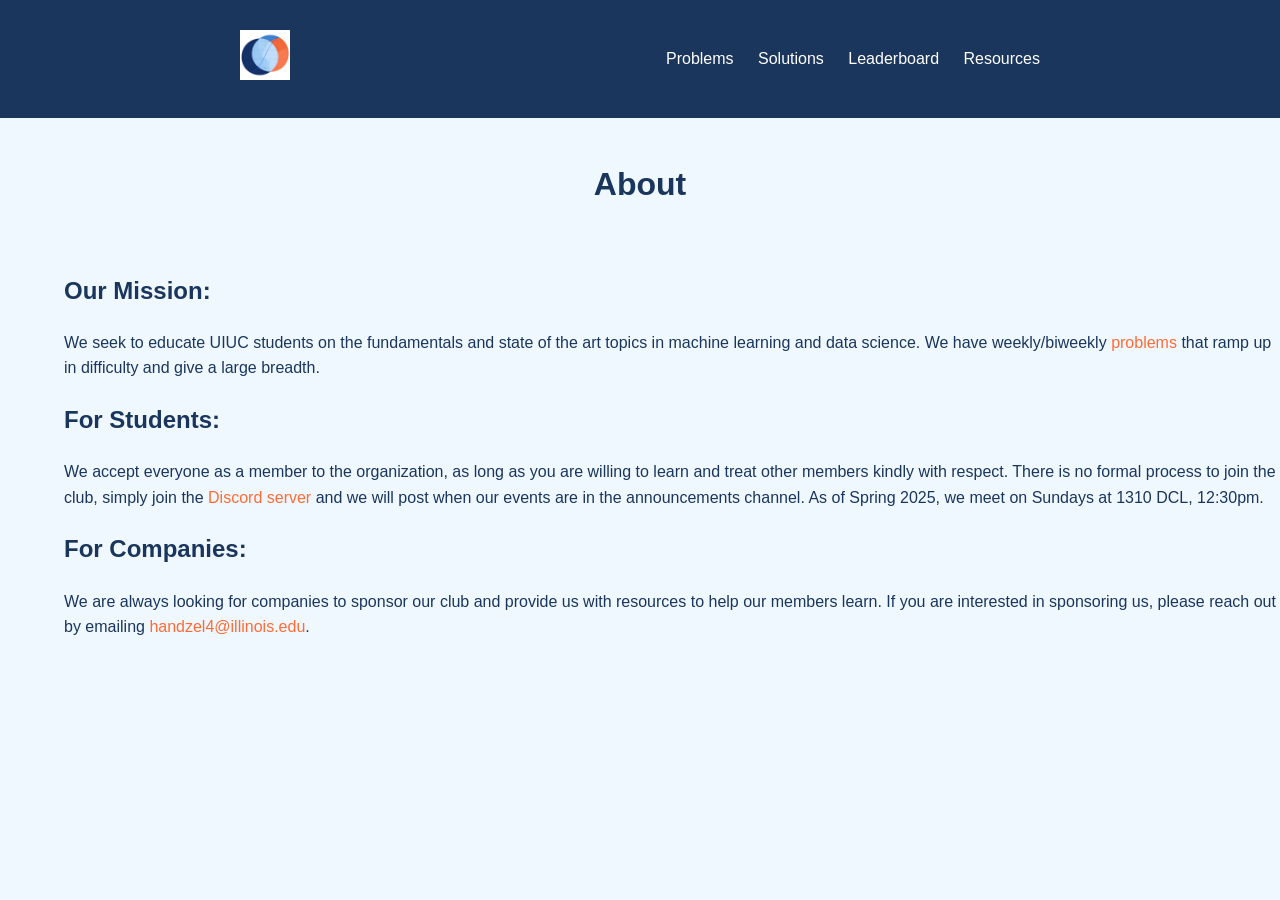
==== about.html @ 8c5c4eb2 "adding about page and styles.css lmao" ====
<!DOCTYPE html>
<html lang="en">
  <head>
    <meta charset="UTF-8" />
    <meta name="viewport" content="width=device-width, initial-scale=1.0" />
    <title>ML-Scope Solutions</title>
    <link rel="icon" type="image/x-icon" href="aida-logo.jpeg" />
    <link rel="stylesheet" href="styles.css">
  </head>
  <body>
    <nav>
      <div class="container">
        <a href="index.html">
          <img src="aida-logo.jpeg" alt="Logo" class="logo" />
        </a>
        <div class="nav-links">
          <a href="index.html">Problems</a>
          <a href="solutions.html">Solutions</a>
          <a href="leaderboard.html">Leaderboard</a>
          <a href="resources.html">Resources</a>
        </div>
      </div>
    </nav>

    <div class="container">
      <h1>About</h1>
      <div id="content"></div>
    </div>

<div class="about-content" style="padding-left: 5vw">
  <h2>Our Mission:</h2>
   <p>
    We seek to educate UIUC students on the fundamentals and state of the art topics in machine learning and data science. We have weekly/biweekly <a href="index.html">problems</a> that ramp up in difficulty and give a large breadth.
  </p>

  <h2>For Students:</h2>
  <p>
    We accept everyone as a member to the organization, as long as you are willing to learn and treat other members kindly with respect. There is no formal process to join the club, simply join the <a href="https://discord.gg/baZtMrqXan">Discord server</a> and we will post when our events are in the announcements channel. As of Spring 2025, we meet on Sundays at 1310 DCL, 12:30pm.
  </p>

  <h2>For Companies:</h2>
  <p>
    We are always looking for companies to sponsor our club and provide us with resources to help our members learn. If you are interested in sponsoring us, please reach out by emailing <a href="mailto:handzel4@illinois.edu">handzel4@illinois.edu</a>.
  </p>
</div>


  </body>
</html>
---- styles.css ----
:root {
    --dark-blue: #1a365d;
    --light-blue: #7db0e8;
    --orange: #ff6b35;
}

body {
    font-family: Arial, sans-serif;
    line-height: 1.6;
    color: var(--dark-blue);
    margin: 0;
    padding: 0;
    background-color: #f0f8ff;
}

.container {
    max-width: 800px;
    margin: 0 auto;
    padding: 20px;
}

nav {
    background-color: var(--dark-blue);
    padding: 10px 0;
}

nav .container {
    display: flex;
    justify-content: space-between;
    align-items: center;
}

.logo {
    width: 50px;
    height: 50px;
}

.nav-links a {
    color: white;
    text-decoration: none;
    margin-left: 20px;
}

.nav-links a:hover {
    color: var(--light-blue);
}

h1 {
    text-align: center;
    color: var(--dark-blue);
}

.project-container {
    border: 1px solid var(--light-blue);
    margin-bottom: 20px;
    border-radius: 5px;
    overflow: hidden;
    background-color: white;
}

.project-header {
    background-color: var(--light-blue);
    padding: 10px;
    cursor: pointer;
    display: flex;
    justify-content: space-between;
    align-items: center;
    transition: background-color 0.3s ease;
}

.project-header:hover {
    background-color: #6a9fd4;
}

.project-header h2 {
    margin: 0;
    color: var(--dark-blue);
}

.project-content {
    display: none;
    padding: 20px;
}

.project-content.active {
    display: block;
}

.toggle-icon::after {
    content: "\25BC";
    color: var(--dark-blue);
}

.project-header.active .toggle-icon::after {
    content: "\25B2";
}

a {
    color: var(--orange);
    text-decoration: none;
}

a:hover {
    text-decoration: underline;
}

.content {
  text-align: left;
  margin-top: 20px;
  padding: 10px;
  font-family: Arial, sans-serif;
}

.content h2 {
  margin-bottom: 10px;
}

.content p {
  margin-bottom: 20px;
}

.content a {
  text-decoration: none;
  color: #007bff;
}

.content a:hover {
  color: #0056b3;
}
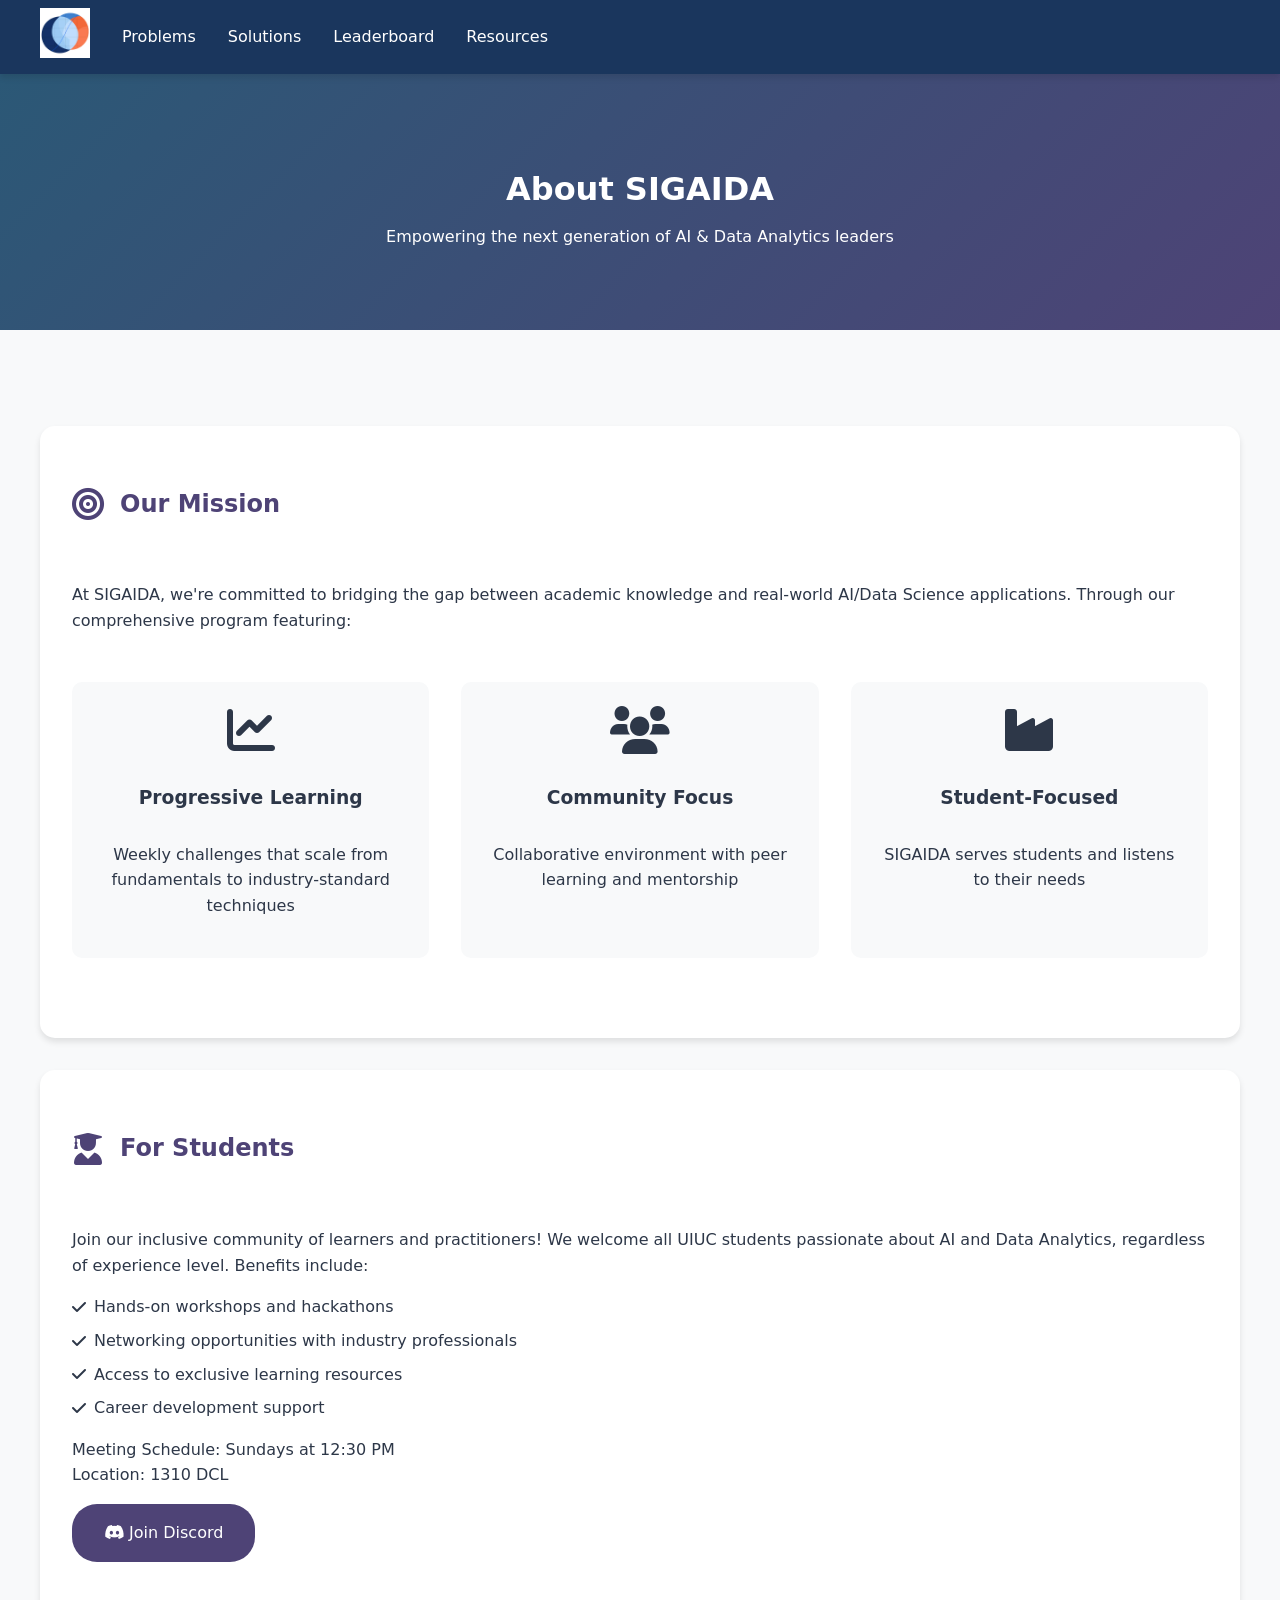
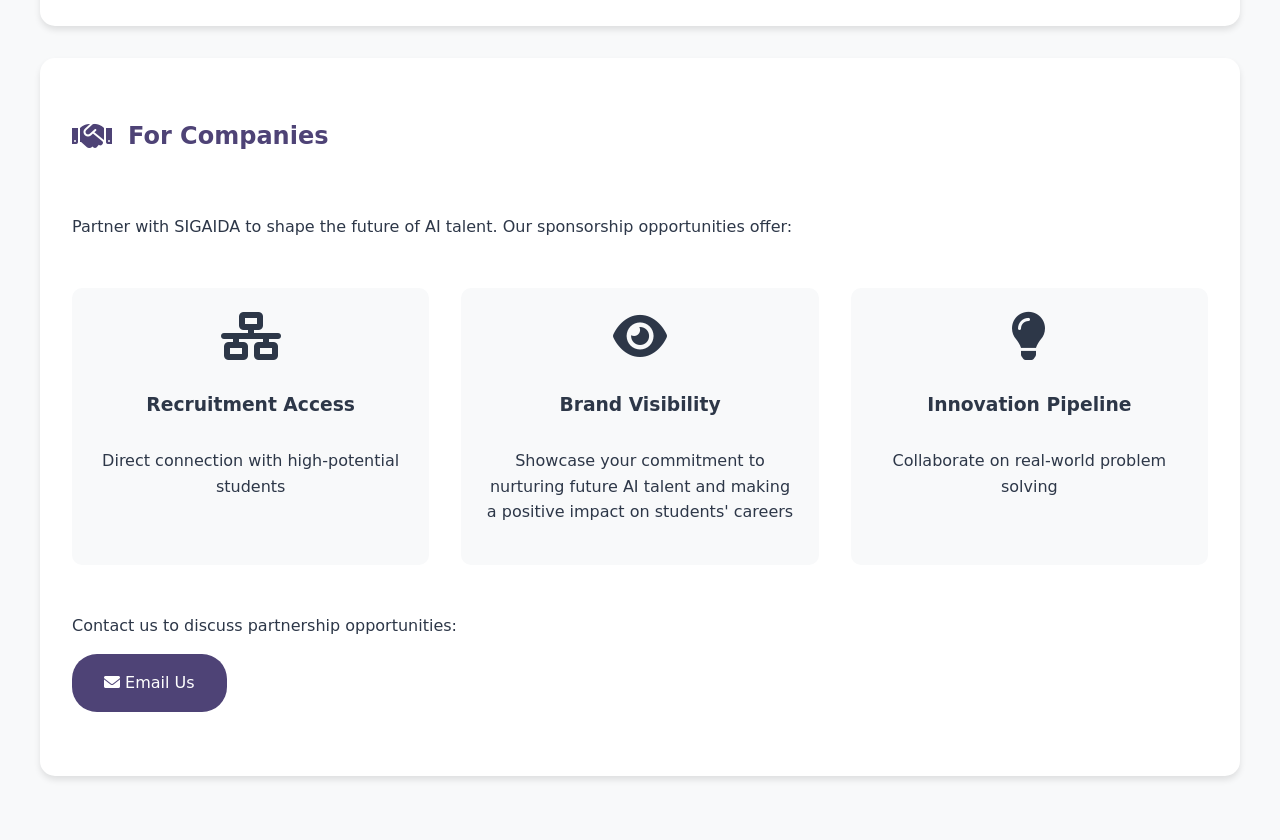
==== commit 13bf6e66: "heavily chatgpt'ing the styles..." ====
--- a/about.html
+++ b/about.html
@@ -1,49 +1,187 @@
 <!DOCTYPE html>
 <html lang="en">
-  <head>
+<head>
     <meta charset="UTF-8" />
     <meta name="viewport" content="width=device-width, initial-scale=1.0" />
-    <title>ML-Scope Solutions</title>
+    <title>SIGAIDA - About</title>
     <link rel="icon" type="image/x-icon" href="aida-logo.jpeg" />
+    <link rel="stylesheet" href="https://cdnjs.cloudflare.com/ajax/libs/font-awesome/6.0.0/css/all.min.css">
     <link rel="stylesheet" href="styles.css">
-  </head>
-  <body>
-    <nav>
-      <div class="container">
-        <a href="index.html">
-          <img src="aida-logo.jpeg" alt="Logo" class="logo" />
-        </a>
-        <div class="nav-links">
-          <a href="index.html">Problems</a>
-          <a href="solutions.html">Solutions</a>
-          <a href="leaderboard.html">Leaderboard</a>
-          <a href="resources.html">Resources</a>
+    <style>
+        /* Additional Styles */
+        .hero-section {
+            background: linear-gradient(135deg, #2b5876 0%, #4e4376 100%);
+            color: white;
+            padding: 4rem 0;
+            margin-bottom: 2rem;
+        }
+
+        .about-content {
+            max-width: 1200px;
+            margin: 0 auto;
+            padding: 2rem;
+        }
+
+        .section-card {
+            background: white;
+            border-radius: 15px;
+            padding: 2rem;
+            margin: 2rem 0;
+            box-shadow: 0 4px 6px rgba(0, 0, 0, 0.1);
+            transition: transform 0.3s ease;
+        }
+
+        .section-card:hover {
+            transform: translateY(-5px);
+        }
+
+        .icon-header {
+            display: flex;
+            align-items: center;
+            gap: 1rem;
+            color: #4e4376;
+        }
+
+        .cta-button {
+            background: #4e4376;
+            color: white;
+            padding: 1rem 2rem;
+            border-radius: 25px;
+            text-decoration: none;
+            display: inline-block;
+            margin: 1rem 0;
+            transition: background 0.3s ease;
+        }
+
+        .cta-button:hover {
+            background: #2b5876;
+        }
+
+        .value-prop-grid {
+            display: grid;
+            grid-template-columns: repeat(auto-fit, minmax(250px, 1fr));
+            gap: 2rem;
+            margin: 3rem 0;
+        }
+
+        .value-card {
+            text-align: center;
+            padding: 1.5rem;
+            background: #f8f9fa;
+            border-radius: 10px;
+        }
+    </style>
+</head>
+<body>
+    <nav class="sticky-nav">
+        <div class="container">
+            <div class="nav-links">
+            <a href="index.html">
+                <img src="aida-logo.jpeg" alt="SIGAIDA Logo" class="logo" />
+            </a>
+                <a href="index.html">Problems</a>
+                <a href="solutions.html">Solutions</a>
+                <a href="leaderboard.html">Leaderboard</a>
+                <a href="resources.html">Resources</a>
+                <!--<a href="#contact" class="cta-button">Join Us</a>-->
+            </div>
         </div>
-      </div>
     </nav>
 
-    <div class="container">
-      <h1>About</h1>
-      <div id="content"></div>
+    <div class="hero-section">
+        <div class="container">
+            <h1>About SIGAIDA</h1>
+            <p class="lead">Empowering the next generation of AI & Data Analytics leaders</p>
+        </div>
     </div>
 
-<div class="about-content" style="padding-left: 5vw">
-  <h2>Our Mission:</h2>
-   <p>
-    We seek to educate UIUC students on the fundamentals and state of the art topics in machine learning and data science. We have weekly/biweekly <a href="index.html">problems</a> that ramp up in difficulty and give a large breadth.
-  </p>
+    <main class="about-content">
+        <section class="section-card">
+            <div class="icon-header">
+                <i class="fas fa-bullseye fa-2x"></i>
+                <h2>Our Mission</h2>
+            </div>
+            <p class="highlight">
+                At SIGAIDA, we're committed to bridging the gap between academic knowledge and real-world AI/Data Science applications. Through our comprehensive program featuring:
+            </p>
+            <div class="value-prop-grid">
+                <div class="value-card">
+                    <i class="fas fa-chart-line fa-3x"></i>
+                    <h3>Progressive Learning</h3>
+                    <p>Weekly challenges that scale from fundamentals to industry-standard techniques</p>
+                </div>
+                <div class="value-card">
+                    <i class="fas fa-users fa-3x"></i>
+                    <h3>Community Focus</h3>
+                    <p>Collaborative environment with peer learning and mentorship</p>
+                </div>
+                <div class="value-card">
+                    <i class="fas fa-industry fa-3x"></i>
+                    <h3>Student-Focused</h3>
+                    <p>SIGAIDA serves students and listens to their needs</p>
+                </div>
+            </div>
+        </section>
 
-  <h2>For Students:</h2>
-  <p>
-    We accept everyone as a member to the organization, as long as you are willing to learn and treat other members kindly with respect. There is no formal process to join the club, simply join the <a href="https://discord.gg/baZtMrqXan">Discord server</a> and we will post when our events are in the announcements channel. As of Spring 2025, we meet on Sundays at 1310 DCL, 12:30pm.
-  </p>
+        <section class="section-card">
+            <div class="icon-header">
+                <i class="fas fa-user-graduate fa-2x"></i>
+                <h2>For Students</h2>
+            </div>
+            <p>
+                Join our inclusive community of learners and practitioners! We welcome all UIUC students passionate about AI and Data Analytics, regardless of experience level. Benefits include:
+            </p>
+            <ul class="benefits-list">
+                <li><i class="fas fa-check"></i> Hands-on workshops and hackathons</li>
+                <li><i class="fas fa-check"></i> Networking opportunities with industry professionals</li>
+                <li><i class="fas fa-check"></i> Access to exclusive learning resources</li>
+                <li><i class="fas fa-check"></i> Career development support</li>
+            </ul>
+            <p>
+                Meeting Schedule: Sundays at 12:30 PM<br>
+                Location: 1310 DCL<br>
+                <a href="https://discord.gg/baZtMrqXan" class="cta-button">
+                    <i class="fab fa-discord"></i> Join Discord
+                </a>
+            </p>
+        </section>
 
-  <h2>For Companies:</h2>
-  <p>
-    We are always looking for companies to sponsor our club and provide us with resources to help our members learn. If you are interested in sponsoring us, please reach out by emailing <a href="mailto:handzel4@illinois.edu">handzel4@illinois.edu</a>.
-  </p>
-</div>
+        <section class="section-card">
+            <div class="icon-header">
+                <i class="fas fa-handshake fa-2x"></i>
+                <h2>For Companies</h2>
+            </div>
+            <p>
+                Partner with SIGAIDA to shape the future of AI talent. Our sponsorship opportunities offer:
+            </p>
+            <div class="value-prop-grid">
+                <div class="value-card">
+                    <i class="fas fa-network-wired fa-3x"></i>
+                    <h3>Recruitment Access</h3>
+                    <p>Direct connection with high-potential students</p>
+                </div>
+                <div class="value-card">
+                    <i class="fas fa-eye fa-3x"></i>
+                    <h3>Brand Visibility</h3>
+                    <p>Showcase your commitment to nurturing future AI talent and making a positive impact on students' careers</p>
+                </div>
+                <div class="value-card">
+                    <i class="fas fa-lightbulb fa-3x"></i>
+                    <h3>Innovation Pipeline</h3>
+                    <p>Collaborate on real-world problem solving</p>
+                </div>
+            </div>
+            <p>
+                Contact us to discuss partnership opportunities:<br>
+                <a href="mailto:handzel4@illinois.edu" class="cta-button">
+                    <i class="fas fa-envelope"></i> Email Us
+                </a>
+            </p>
+        </section>
+    </main>
 
-
-  </body>
+    <footer>
+        <!-- Add footer content here -->
+    </footer>
+</body>
 </html>
--- a/styles.css
+++ b/styles.css
@@ -1,129 +1,302 @@
 :root {
-    --dark-blue: #1a365d;
-    --light-blue: #7db0e8;
-    --orange: #ff6b35;
-}
-
+    /* Color Scheme */
+    --primary-blue: #1a365d;
+    --secondary-blue: #2b5876;
+    --accent-orange: #ff6b35;
+    --light-accent: #7db0e8;
+    --neutral-white: #ffffff;
+    --neutral-light: #f8f9fa;
+    --neutral-dark: #2d3748;
+    --success-green: #38a169;
+    --error-red: #e53e3e;
+
+    /* Spacing */
+    --space-xs: 0.5rem;
+    --space-sm: 1rem;
+    --space-md: 2rem;
+    --space-lg: 3rem;
+
+    /* Typography */
+    --text-base: 1rem;
+    --text-lg: 1.125rem;
+    --text-xl: 1.25rem;
+    --text-2xl: 1.5rem;
+    --text-3xl: 2rem;
+
+    /* Shadows */
+    --shadow-sm: 0 1px 3px rgba(0,0,0,0.12);
+    --shadow-md: 0 4px 6px rgba(0,0,0,0.1);
+    --shadow-lg: 0 10px 15px rgba(0,0,0,0.1);
+}
+
+/* Base Styles */
 body {
-    font-family: Arial, sans-serif;
+    font-family: 'Segoe UI', system-ui, -apple-system, sans-serif;
     line-height: 1.6;
-    color: var(--dark-blue);
+    color: var(--neutral-dark);
     margin: 0;
-    padding: 0;
-    background-color: #f0f8ff;
-}
-
+    background-color: var(--neutral-light);
+}
+
+h1, h2, h3 {
+    line-height: 1.2;
+    margin: var(--space-md) 0;
+}
+
+a {
+    color: var(--primary-blue);
+    text-decoration: none;
+    transition: color 0.3s ease;
+}
+
+a:hover {
+    color: var(--secondary-blue);
+    text-decoration: underline;
+}
+
+/* Layout */
 .container {
-    max-width: 800px;
+    max-width: 1200px;
     margin: 0 auto;
-    padding: 20px;
-}
-
-nav {
-    background-color: var(--dark-blue);
-    padding: 10px 0;
-}
-
-nav .container {
+    padding: 0 var(--space-md);
+}
+
+.sticky-nav {
+    position: sticky;
+    top: 0;
+    z-index: 1000;
+    background-color: var(--primary-blue);
+    box-shadow: var(--shadow-md);
+}
+
+/* Navigation */
+.nav-links {
     display: flex;
-    justify-content: space-between;
+    gap: var(--space-md);
     align-items: center;
 }
 
+.nav-links a {
+    color: var(--neutral-white);
+    padding: var(--space-xs) 0;
+    position: relative;
+}
+
+.nav-links a::after {
+    content: '';
+    position: absolute;
+    bottom: 0;
+    left: 0;
+    width: 0;
+    height: 2px;
+    background-color: var(--neutral-white);
+    transition: width 0.3s ease;
+}
+
+.nav-links a:hover::after {
+    width: 100%;
+}
+
+/* Hero Section */
+.hero-section {
+    background: linear-gradient(135deg, var(--primary-blue) 0%, var(--secondary-blue) 100%);
+    color: var(--neutral-white);
+    padding: var(--space-lg) 0;
+    text-align: center;
+}
+
+.hero-section h1 {
+    color: var(--neutral-white);
+    font-size: var(--text-3xl);
+    margin-bottom: var(--space-sm);
+}
+
+/* Cards */
+.section-card {
+    background: var(--neutral-white);
+    border-radius: 12px;
+    padding: var(--space-md);
+    margin: var(--space-md) 0;
+    box-shadow: var(--shadow-sm);
+    transition: transform 0.3s ease, box-shadow 0.3s ease;
+}
+
+.section-card:hover {
+    transform: translateY(-5px);
+    box-shadow: var(--shadow-lg);
+}
+
+.icon-header {
+    display: flex;
+    align-items: center;
+    gap: var(--space-sm);
+    margin-bottom: var(--space-md);
+}
+
+/* Value Propositions */
+.value-prop-grid {
+    display: grid;
+    grid-template-columns: repeat(auto-fit, minmax(250px, 1fr));
+    gap: var(--space-md);
+    margin: var(--space-lg) 0;
+}
+
+.value-card {
+    text-align: center;
+    padding: var(--space-md);
+    background: var(--neutral-light);
+    border-radius: 8px;
+    transition: transform 0.3s ease;
+}
+
+.value-card:hover {
+    transform: translateY(-3px);
+}
+
+/* Buttons */
+.cta-button {
+    display: inline-flex;
+    align-items: center;
+    gap: var(--space-xs);
+    background: var(--primary-blue);
+    color: var(--neutral-white);
+    padding: var(--space-xs) var(--space-md);
+    border-radius: 25px;
+    transition: background 0.3s ease;
+}
+
+.cta-button:hover {
+    background: var(--secondary-blue);
+    color: var(--neutral-white);
+}
+
+/* Accessibility Improvements */
+@media (prefers-reduced-motion: reduce) {
+    * {
+        transition: none !important;
+    }
+}
+
+:focus-visible {
+    outline: 2px solid var(--accent-orange);
+    outline-offset: 2px;
+}
+
+/* Responsive Design */
+@media (max-width: 768px) {
+    .container {
+        padding: 0 var(--space-sm);
+    }
+    
+    .nav-links {
+        gap: var(--space-sm);
+    }
+    
+    .hero-section {
+        padding: var(--space-md) 0;
+    }
+    
+    .value-prop-grid {
+        grid-template-columns: 1fr;
+    }
+}
+
+@media (max-width: 480px) {
+    .nav-links {
+        flex-direction: column;
+        align-items: flex-start;
+    }
+    
+    .logo {
+        width: 40px;
+        height: 40px;
+    }
+}
+
+/* Existing Components (preserved with improvements) */
+.project-container, .leaderboard {
+    background: var(--neutral-white);
+    border-radius: 8px;
+    margin-bottom: var(--space-md);
+    box-shadow: var(--shadow-sm);
+}
+
+.project-header {
+    background: var(--light-accent);
+    padding: var(--space-sm);
+}
+
+.leaderboard-item {
+    padding: var(--space-sm) 0;
+}
+
 .logo {
-    width: 50px;
-    height: 50px;
-}
-
-.nav-links a {
-    color: white;
-    text-decoration: none;
-    margin-left: 20px;
-}
-
-.nav-links a:hover {
-    color: var(--light-blue);
-}
-
-h1 {
-    text-align: center;
-    color: var(--dark-blue);
-}
-
-.project-container {
-    border: 1px solid var(--light-blue);
-    margin-bottom: 20px;
-    border-radius: 5px;
-    overflow: hidden;
-    background-color: white;
-}
-
-.project-header {
-    background-color: var(--light-blue);
-    padding: 10px;
-    cursor: pointer;
-    display: flex;
-    justify-content: space-between;
-    align-items: center;
-    transition: background-color 0.3s ease;
-}
-
-.project-header:hover {
-    background-color: #6a9fd4;
-}
-
-.project-header h2 {
-    margin: 0;
-    color: var(--dark-blue);
-}
-
-.project-content {
-    display: none;
-    padding: 20px;
-}
-
-.project-content.active {
-    display: block;
-}
-
-.toggle-icon::after {
-    content: "\25BC";
-    color: var(--dark-blue);
-}
-
-.project-header.active .toggle-icon::after {
-    content: "\25B2";
-}
-
-a {
-    color: var(--orange);
-    text-decoration: none;
-}
-
-a:hover {
-    text-decoration: underline;
-}
-
-.content {
-  text-align: left;
-  margin-top: 20px;
-  padding: 10px;
-  font-family: Arial, sans-serif;
-}
-
-.content h2 {
-  margin-bottom: 10px;
-}
-
-.content p {
-  margin-bottom: 20px;
-}
-
-.content a {
-  text-decoration: none;
-  color: #007bff;
-}
-
-.content a:hover {
-  color: #0056b3;
-}
+  width: 50px;
+  height: 50px;
+}
+/* Add to existing styles.css */
+.resource-section {
+  margin: var(--space-lg) 0;
+}
+
+.resource-item {
+  background: var(--neutral-white);
+  border-radius: 8px;
+  padding: var(--space-md);
+  margin: var(--space-md) 0;
+  box-shadow: var(--shadow-sm);
+}
+
+.video-container {
+  position: relative;
+  padding-bottom: 56.25%;
+  height: 0;
+  overflow: hidden;
+  margin: var(--space-sm) 0;
+}
+
+.video-container iframe {
+  position: absolute;
+  top: 0;
+  left: 0;
+  width: 100%;
+  height: 100%;
+  border-radius: 8px;
+}
+
+.benefits-list {
+  list-style: none;
+  padding-left: 0;
+}
+
+.benefits-list li {
+  display: flex;
+  align-items: center;
+  gap: var(--space-xs);
+  margin: var(--space-xs) 0;
+}
+
+pre {
+  background: var(--neutral-dark);
+  color: var(--neutral-white);
+  padding: var(--space-md);
+  border-radius: 8px;
+  overflow-x: auto;
+}
+
+.code-container {
+  position: relative;
+  margin: var(--space-md) 0;
+}
+
+.copy-button {
+  position: absolute;
+  top: var(--space-xs);
+  right: var(--space-xs);
+  background: rgba(255,255,255,0.1);
+  border: none;
+  color: var(--neutral-white);
+  padding: var(--space-xs) var(--space-sm);
+  border-radius: 4px;
+  cursor: pointer;
+}
